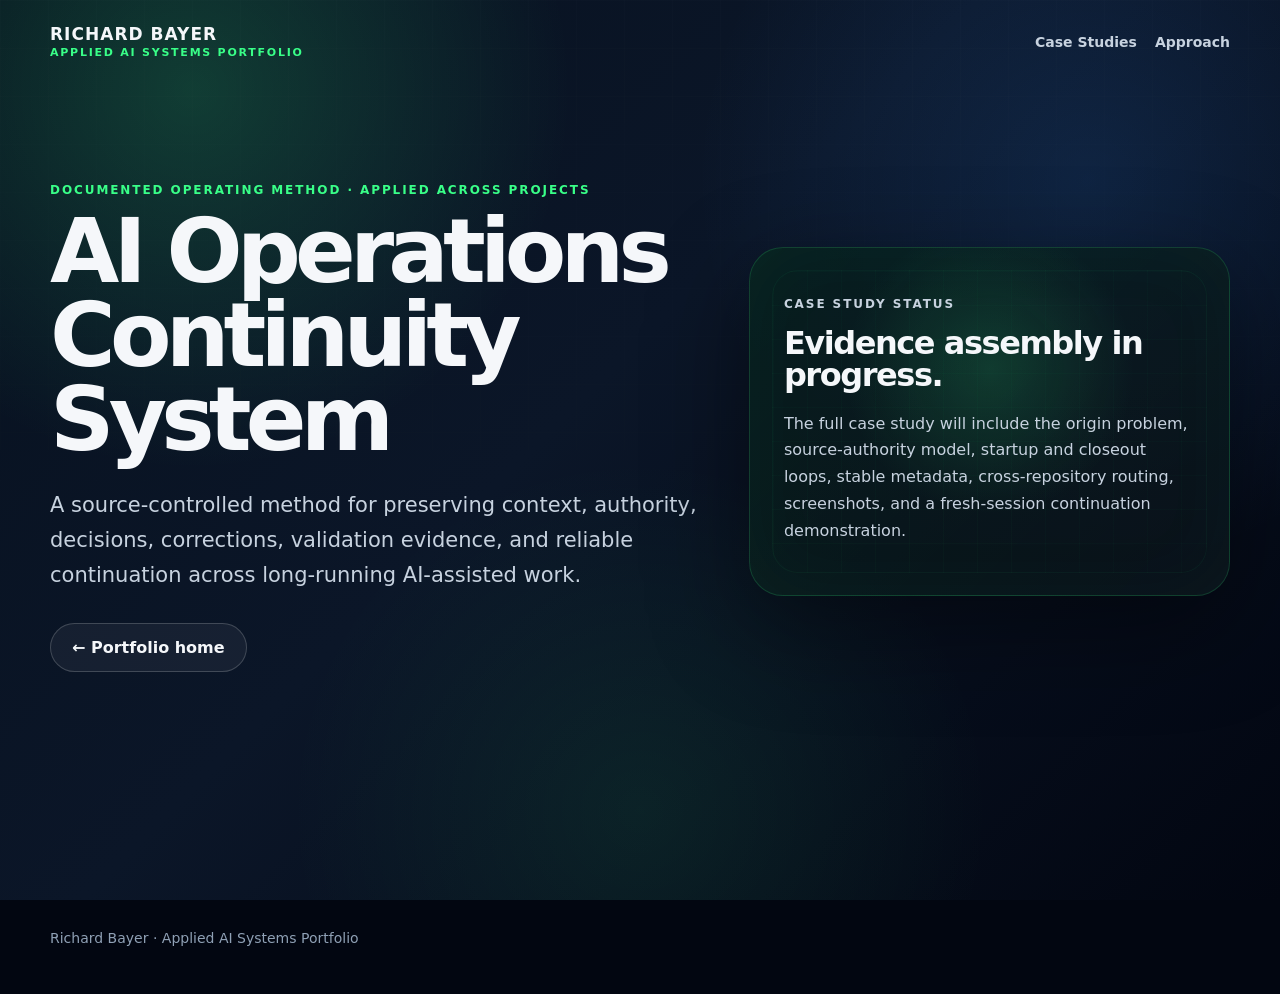
==== case-studies/ai-operations/index.html @ 547a4603 "Add AI Operations case study route" ====
<!DOCTYPE html><html lang="en"><head><meta charset="UTF-8"><meta name="viewport" content="width=device-width, initial-scale=1.0"><title>AI Operations Continuity | Richard Bayer</title><link rel="stylesheet" href="../../styles.css"></head><body><div class="site-bg"></div><header class="site-header"><a class="identity" href="../../index.html"><strong>RICHARD BAYER</strong><span>Applied AI Systems Portfolio</span></a><nav class="site-nav"><a href="../../index.html#case-studies">Case Studies</a><a href="../../index.html#approach">Approach</a></nav></header><main><section class="hero"><div><p class="eyebrow">Documented operating method · Applied across projects</p><h1>AI Operations Continuity System</h1><p class="subtitle">A source-controlled method for preserving context, authority, decisions, corrections, validation evidence, and reliable continuation across long-running AI-assisted work.</p><div class="hero-actions"><a class="button secondary" href="../../index.html">← Portfolio home</a></div></div><aside class="hero-panel"><div class="hero-panel-content"><p class="eyebrow">Case study status</p><h2>Evidence assembly in progress.</h2><p>The full case study will include the origin problem, source-authority model, startup and closeout loops, stable metadata, cross-repository routing, screenshots, and a fresh-session continuation demonstration.</p></div></aside></section></main><footer class="site-footer"><p>Richard Bayer · Applied AI Systems Portfolio</p></footer></body></html>
---- styles.css ----
* { box-sizing: border-box; }

:root {
  --bg-0: #020611;
  --bg-1: #07111f;
  --bg-2: #0b1628;
  --surface: rgba(255, 255, 255, 0.045);
  --surface-strong: rgba(2, 8, 18, 0.82);
  --surface-blue: rgba(54, 144, 255, 0.08);
  --green: #39ff88;
  --green-soft: #7df5c8;
  --blue: #3690ff;
  --text: #f5f7fa;
  --muted: #c7d2df;
  --subtle: #8fa0b5;
  --border: rgba(255, 255, 255, 0.105);
  --border-green: rgba(57, 255, 136, 0.18);
  --border-blue: rgba(120, 180, 255, 0.22);
  --radius-sm: 16px;
  --radius-md: 22px;
  --radius-lg: 30px;
  --shadow: 0 24px 90px rgba(0, 0, 0, 0.34);
  --max-width: 1180px;
}

html { scroll-behavior: smooth; }

body {
  margin: 0;
  font-family: Inter, ui-sans-serif, system-ui, -apple-system, BlinkMacSystemFont, "Segoe UI", sans-serif;
  background: var(--bg-0);
  color: var(--text);
  overflow-x: hidden;
}

.site-bg {
  position: fixed;
  inset: 0;
  z-index: -1;
  background:
    radial-gradient(circle at 15% 10%, rgba(57, 255, 136, 0.18), transparent 28%),
    radial-gradient(circle at 85% 20%, rgba(54, 144, 255, 0.14), transparent 30%),
    radial-gradient(circle at 50% 90%, rgba(57, 255, 136, 0.08), transparent 34%),
    linear-gradient(135deg, var(--bg-1) 0%, var(--bg-2) 45%, var(--bg-0) 100%);
}

.site-bg::after {
  content: "";
  position: absolute;
  inset: 0;
  background-image:
    linear-gradient(rgba(255,255,255,.035) 1px, transparent 1px),
    linear-gradient(90deg, rgba(255,255,255,.035) 1px, transparent 1px);
  background-size: 48px 48px;
  opacity: .28;
  mask-image: linear-gradient(to bottom, black, transparent 82%);
}

a { color: inherit; }

.site-header,
main,
.site-footer {
  width: calc(100% - 48px);
  max-width: var(--max-width);
  margin-inline: auto;
}

.site-header {
  display: flex;
  align-items: center;
  justify-content: space-between;
  gap: 24px;
  padding-top: 24px;
}

.identity {
  text-decoration: none;
  display: inline-flex;
  flex-direction: column;
  gap: 2px;
}

.identity strong {
  font-size: 17px;
  letter-spacing: .06em;
}

.identity span {
  color: var(--green);
  font-size: 11px;
  font-weight: 800;
  letter-spacing: .16em;
  text-transform: uppercase;
}

.site-nav {
  display: flex;
  flex-wrap: wrap;
  gap: 18px;
}

.site-nav a {
  color: var(--muted);
  font-size: 14px;
  font-weight: 750;
  text-decoration: none;
}

.site-nav a:hover { color: var(--green); }

main { padding: 70px 0 80px; }

.hero {
  display: grid;
  grid-template-columns: minmax(0, 1.15fr) minmax(300px, .85fr);
  gap: 48px;
  align-items: center;
  padding: 42px 0 82px;
}

.eyebrow,
.card-label,
.status-label {
  color: var(--green);
  font-size: 12px;
  font-weight: 900;
  letter-spacing: .16em;
  text-transform: uppercase;
}

h1 {
  max-width: 800px;
  margin: 0 0 26px;
  font-size: clamp(52px, 7vw, 92px);
  line-height: .94;
  letter-spacing: -.065em;
}

h2 {
  margin: 0 0 20px;
  font-size: clamp(34px, 4vw, 54px);
  line-height: 1;
  letter-spacing: -.045em;
}

h3 { margin: 0 0 12px; font-size: 24px; }

.subtitle,
.section-heading p,
.hero-panel p,
.value-card p,
.case-card p,
.approach-card p,
.background-card p {
  color: var(--muted);
  line-height: 1.68;
}

.subtitle { max-width: 760px; font-size: 21px; }

.hero-actions {
  display: flex;
  flex-wrap: wrap;
  gap: 14px;
  margin-top: 30px;
}

.button {
  display: inline-flex;
  align-items: center;
  justify-content: center;
  padding: 14px 21px;
  border-radius: 999px;
  font-weight: 850;
  text-decoration: none;
  transition: transform .18s ease, box-shadow .18s ease;
}

.button:hover { transform: translateY(-2px); }
.button.primary { background: var(--green); color: #031109; box-shadow: 0 0 32px rgba(57,255,136,.28); }
.button.secondary { border: 1px solid rgba(255,255,255,.18); background: rgba(255,255,255,.05); }

.hero-panel,
.feature-panel {
  position: relative;
  overflow: hidden;
  padding: 34px;
  border: 1px solid var(--border-green);
  border-radius: 34px;
  background:
    radial-gradient(circle at 50% 35%, rgba(57,255,136,.15), transparent 44%),
    linear-gradient(135deg, rgba(57,255,136,.075), rgba(255,255,255,.032)),
    rgba(2,8,18,.76);
  box-shadow: 0 30px 100px rgba(0,0,0,.42), inset 0 0 80px rgba(57,255,136,.04);
}

.hero-panel::before,
.feature-panel::before {
  content: "";
  position: absolute;
  inset: 22px;
  border: 1px solid rgba(57,255,136,.1);
  border-radius: 26px;
  background-image:
    linear-gradient(rgba(57,255,136,.05) 1px, transparent 1px),
    linear-gradient(90deg, rgba(57,255,136,.05) 1px, transparent 1px);
  background-size: 34px 34px;
  opacity: .45;
}

.hero-panel-content { position: relative; z-index: 1; }
.hero-panel h2 { font-size: 32px; }
.hero-panel .loop { display: grid; gap: 11px; margin-top: 24px; }
.hero-panel .loop span { padding: 12px 15px; border: 1px solid var(--border); border-radius: 14px; background: rgba(255,255,255,.045); font-weight: 800; }

section { margin-bottom: 82px; }
.section-heading { max-width: 860px; margin-bottom: 30px; }
.section-heading p { font-size: 18px; }

.value-grid,
.case-grid,
.approach-grid {
  display: grid;
  gap: 18px;
}

.value-grid { grid-template-columns: repeat(4, 1fr); }
.case-grid { grid-template-columns: repeat(2, minmax(0,1fr)); }
.approach-grid { grid-template-columns: repeat(3, 1fr); }

.value-card,
.case-card,
.approach-card,
.background-card {
  padding: 28px;
  border: 1px solid var(--border);
  border-radius: var(--radius-md);
  background:
    linear-gradient(135deg, rgba(57,255,136,.055), rgba(255,255,255,.035)),
    var(--surface);
  box-shadow: 0 18px 70px rgba(0,0,0,.24);
}

.value-card strong { display: block; margin-bottom: 10px; font-size: 20px; }

.case-card {
  display: flex;
  flex-direction: column;
  min-height: 330px;
}

.case-card.featured {
  border-color: var(--border-green);
  background:
    radial-gradient(circle at 0% 0%, rgba(57,255,136,.10), transparent 38%),
    linear-gradient(135deg, rgba(57,255,136,.07), rgba(54,144,255,.04)),
    var(--surface);
}

.case-logo-slot {
  min-height: 92px;
  display: flex;
  align-items: center;
  margin-bottom: 22px;
  padding: 18px;
  border: 1px solid rgba(255,255,255,.08);
  border-radius: 18px;
  background: radial-gradient(circle at 18% 20%, rgba(57,255,136,.11), transparent 38%), rgba(0,0,0,.18);
  color: var(--subtle);
  font-weight: 800;
}

.case-card a {
  margin-top: auto;
  color: var(--green);
  font-weight: 850;
  text-decoration: none;
}

.case-card a:hover { text-decoration: underline; }

.approach-card .number {
  color: rgba(255,255,255,.18);
  font-size: 34px;
  font-weight: 900;
}

.status-strip {
  display: flex;
  flex-wrap: wrap;
  gap: 10px;
  margin-top: 18px;
}

.status-strip span {
  padding: 8px 12px;
  border: 1px solid var(--border-green);
  border-radius: 999px;
  background: rgba(57,255,136,.055);
  color: #d7e1ec;
  font-size: 13px;
  font-weight: 800;
}

.background-card {
  display: grid;
  grid-template-columns: .75fr 1.25fr;
  gap: 34px;
  align-items: start;
  padding: 40px;
}

.site-footer {
  padding-bottom: 34px;
  color: var(--subtle);
  font-size: 14px;
}

.site-footer a { color: var(--muted); }

@media (max-width: 980px) {
  .hero { grid-template-columns: 1fr; }
  .value-grid { grid-template-columns: repeat(2, 1fr); }
  .approach-grid { grid-template-columns: 1fr; }
}

@media (max-width: 760px) {
  .site-header { align-items: flex-start; flex-direction: column; }
  .case-grid,
  .background-card { grid-template-columns: 1fr; }
}

@media (max-width: 620px) {
  .site-header,
  main,
  .site-footer { width: calc(100% - 36px); }
  h1 { font-size: 48px; }
  .subtitle { font-size: 18px; }
  .value-grid { grid-template-columns: 1fr; }
  .hero-panel { padding: 26px; }
}
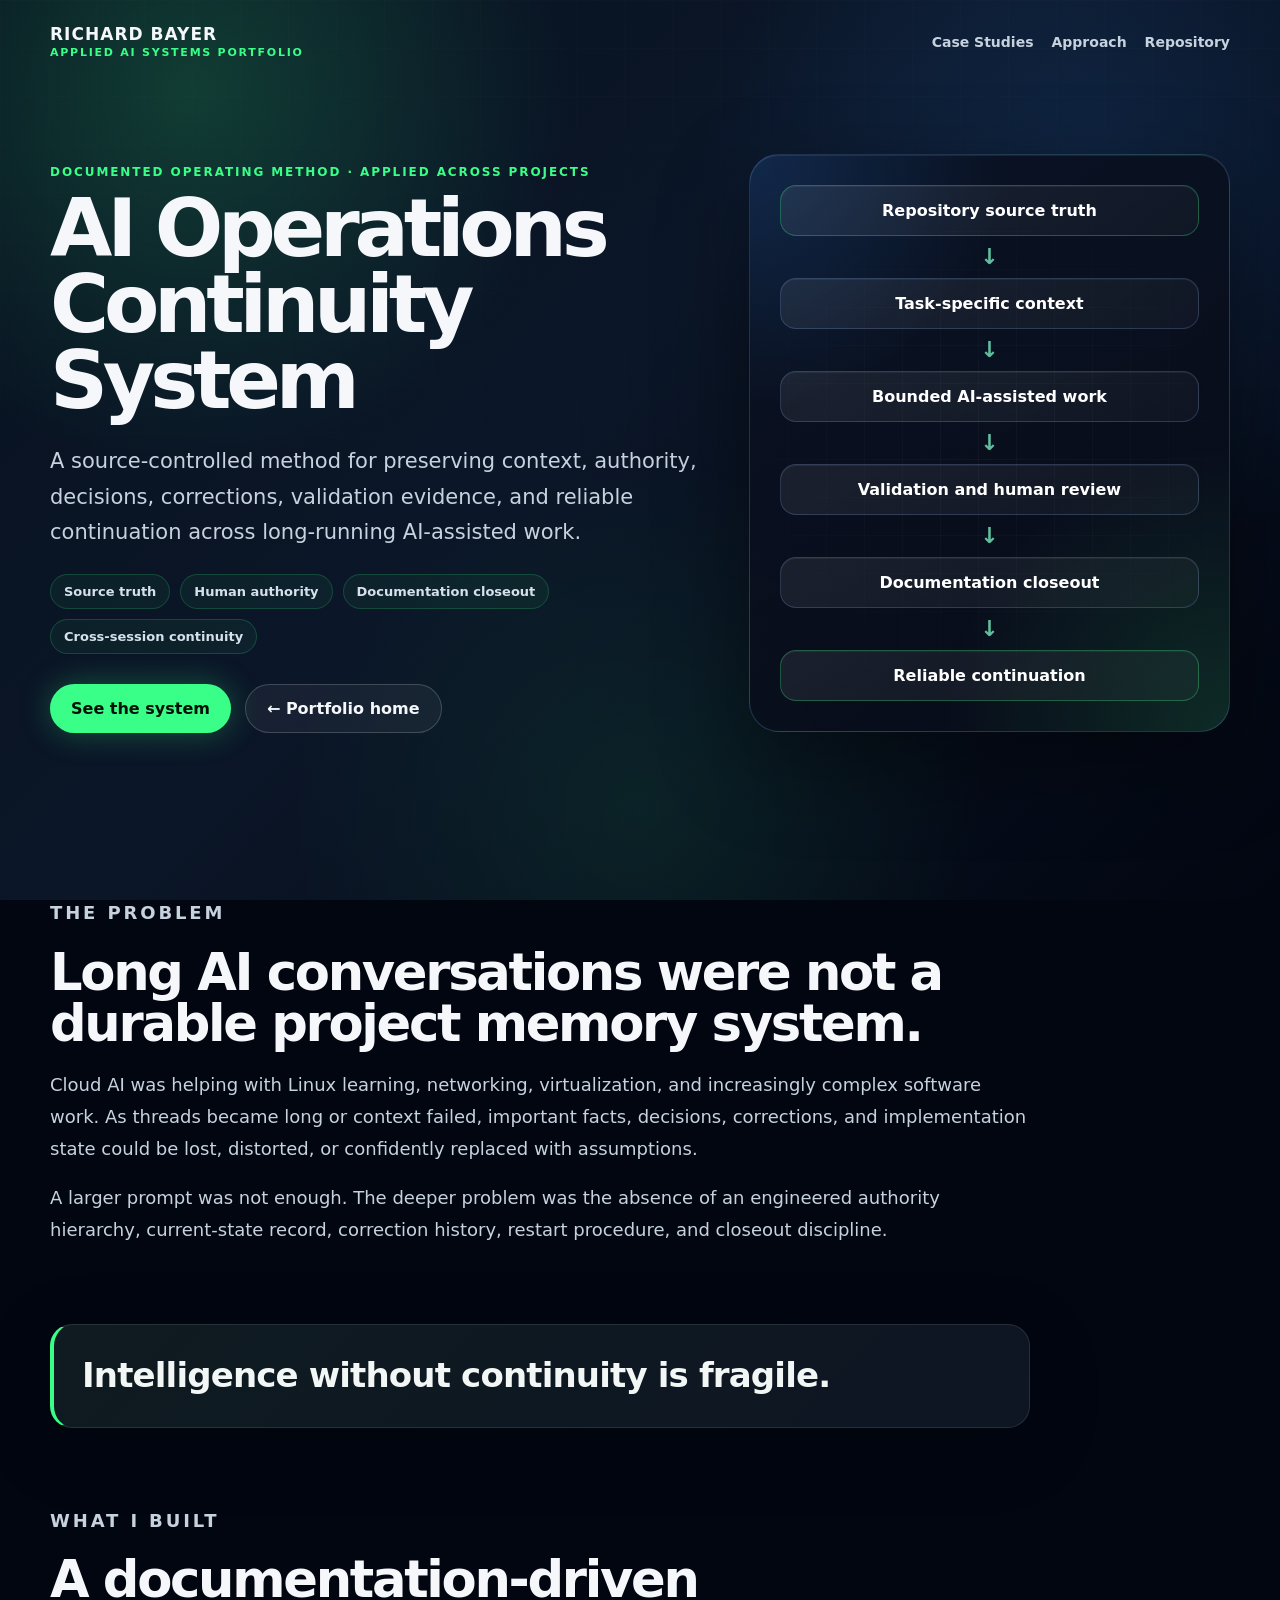
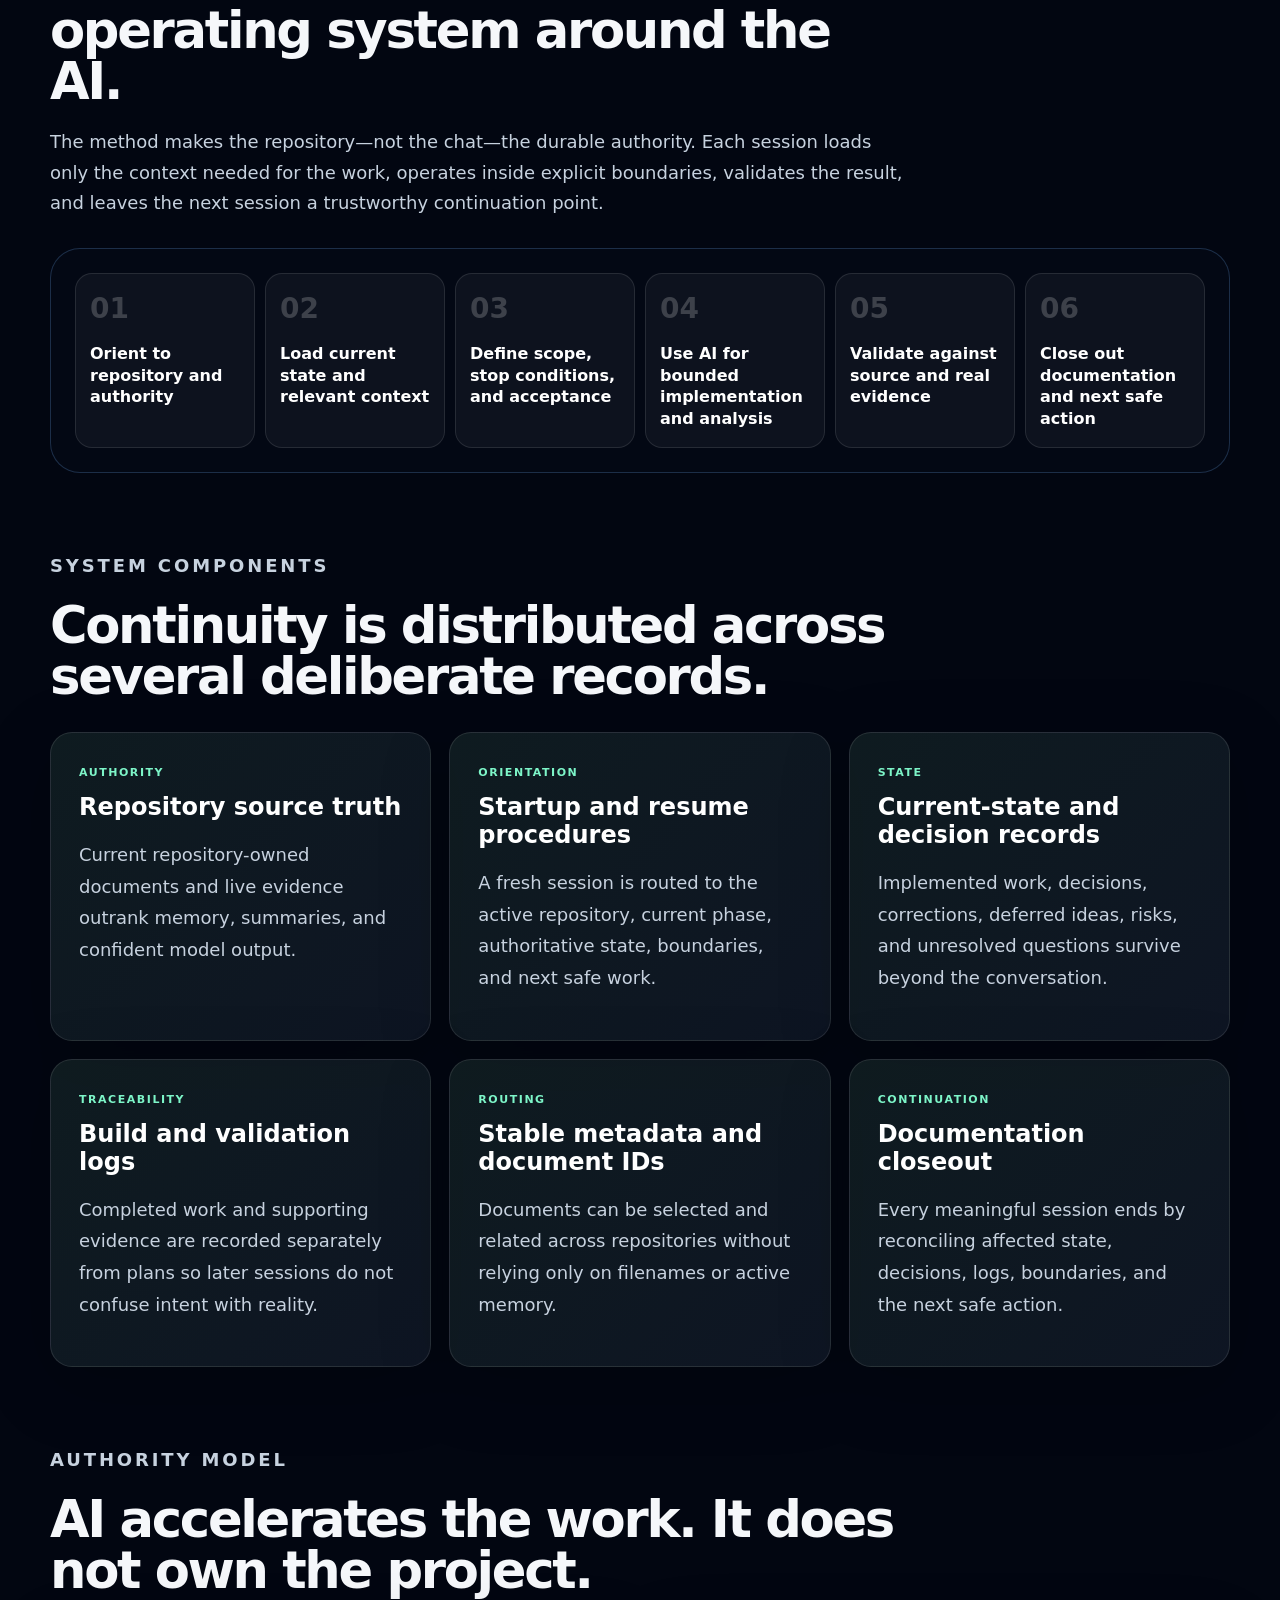
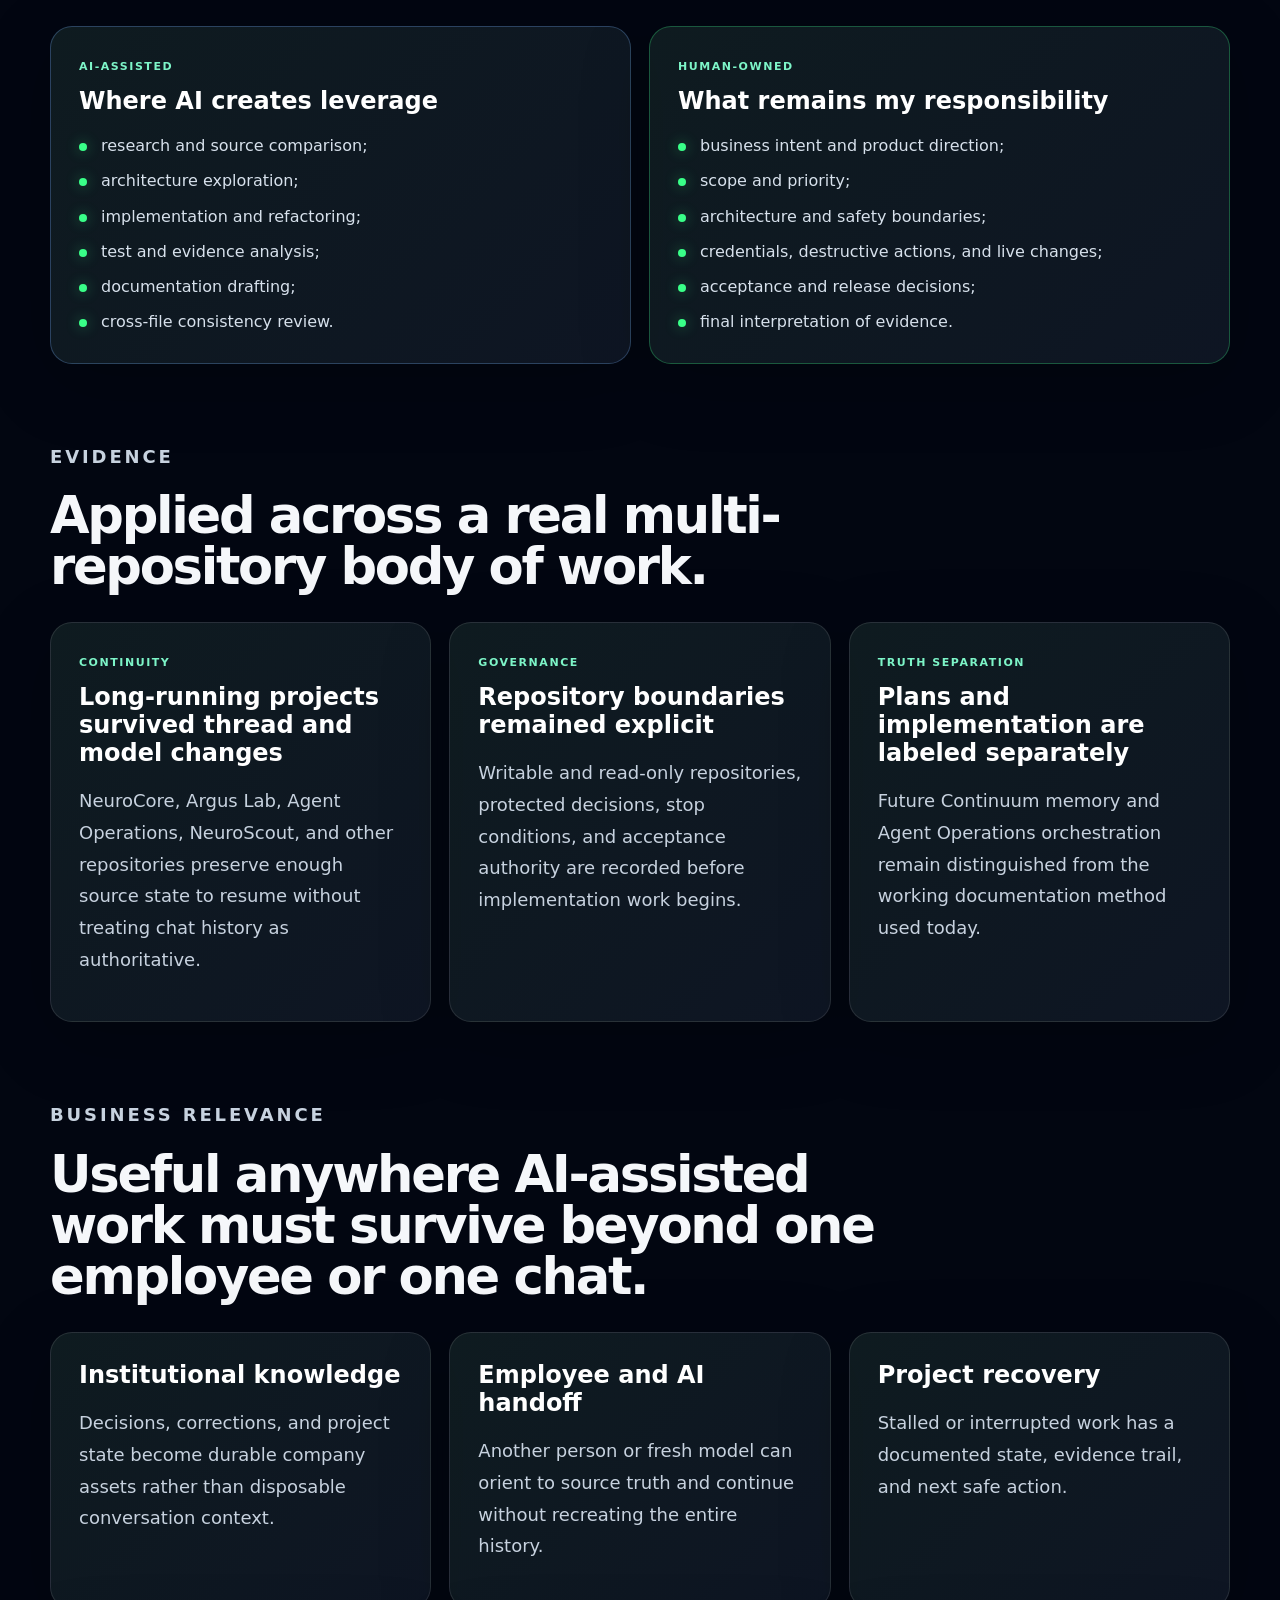
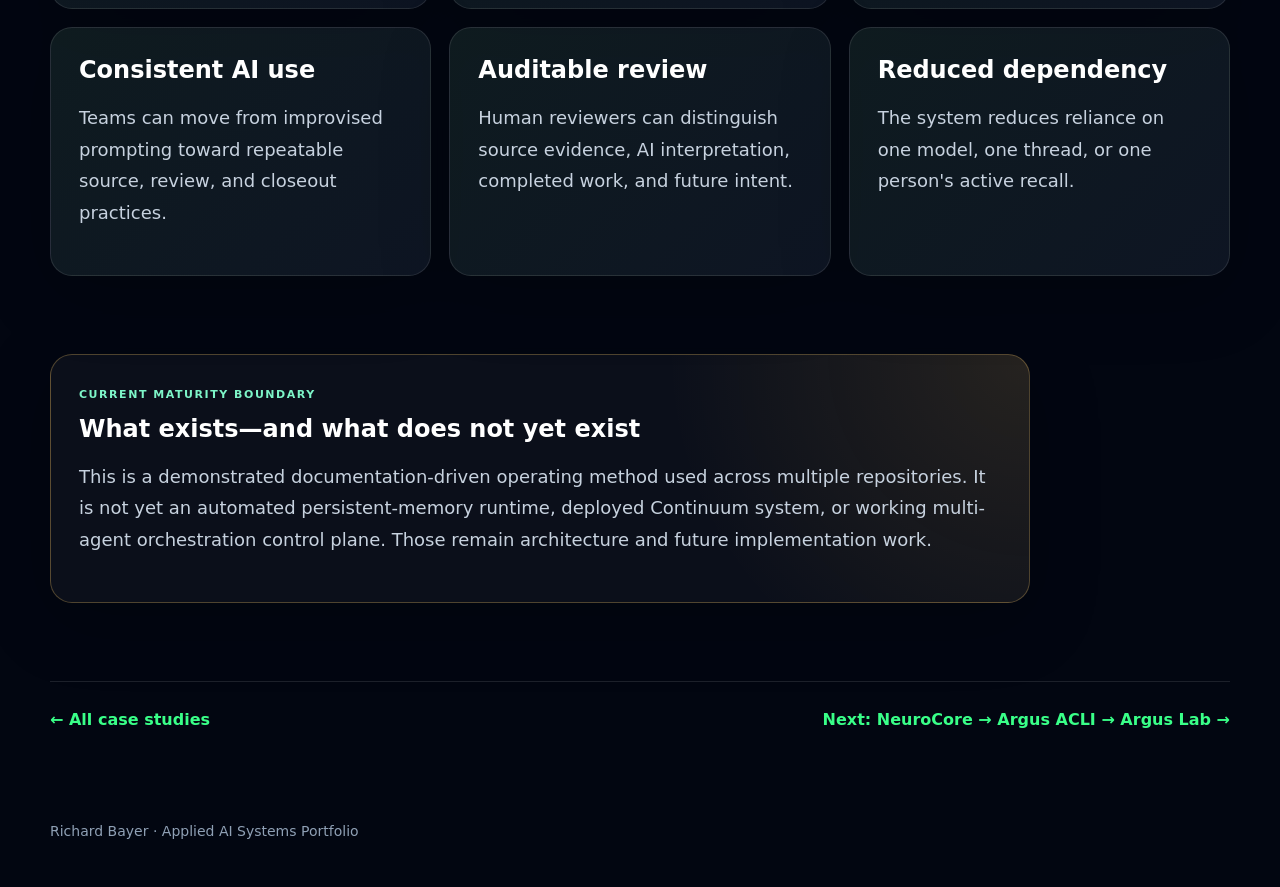
==== commit 94c85cc3: "Build AI Operations flagship case study" ====
--- a/case-studies/ai-operations/index.html
+++ b/case-studies/ai-operations/index.html
@@ -1 +1,240 @@
-<!DOCTYPE html><html lang="en"><head><meta charset="UTF-8"><meta name="viewport" content="width=device-width, initial-scale=1.0"><title>AI Operations Continuity | Richard Bayer</title><link rel="stylesheet" href="../../styles.css"></head><body><div class="site-bg"></div><header class="site-header"><a class="identity" href="../../index.html"><strong>RICHARD BAYER</strong><span>Applied AI Systems Portfolio</span></a><nav class="site-nav"><a href="../../index.html#case-studies">Case Studies</a><a href="../../index.html#approach">Approach</a></nav></header><main><section class="hero"><div><p class="eyebrow">Documented operating method · Applied across projects</p><h1>AI Operations Continuity System</h1><p class="subtitle">A source-controlled method for preserving context, authority, decisions, corrections, validation evidence, and reliable continuation across long-running AI-assisted work.</p><div class="hero-actions"><a class="button secondary" href="../../index.html">← Portfolio home</a></div></div><aside class="hero-panel"><div class="hero-panel-content"><p class="eyebrow">Case study status</p><h2>Evidence assembly in progress.</h2><p>The full case study will include the origin problem, source-authority model, startup and closeout loops, stable metadata, cross-repository routing, screenshots, and a fresh-session continuation demonstration.</p></div></aside></section></main><footer class="site-footer"><p>Richard Bayer · Applied AI Systems Portfolio</p></footer></body></html>+<!DOCTYPE html>
+<html lang="en">
+<head>
+  <meta charset="UTF-8" />
+  <meta name="viewport" content="width=device-width, initial-scale=1.0" />
+  <meta name="description" content="Case study: Richard Bayer's source-controlled AI Operations continuity system for long-running AI-assisted work." />
+  <title>AI Operations Continuity | Richard Bayer</title>
+  <link rel="stylesheet" href="../../styles.css" />
+</head>
+<body class="case-page">
+  <div class="site-bg"></div>
+
+  <header class="site-header">
+    <a class="identity" href="../../index.html" aria-label="Richard Bayer portfolio home">
+      <strong>RICHARD BAYER</strong>
+      <span>Applied AI Systems Portfolio</span>
+    </a>
+    <nav class="site-nav" aria-label="Case study navigation">
+      <a href="../../index.html#case-studies">Case Studies</a>
+      <a href="../../index.html#approach">Approach</a>
+      <a href="../../README.md">Repository</a>
+    </nav>
+  </header>
+
+  <main>
+    <section class="hero case-hero">
+      <div>
+        <p class="eyebrow">Documented operating method · Applied across projects</p>
+        <h1>AI Operations Continuity System</h1>
+        <p class="subtitle">
+          A source-controlled method for preserving context, authority, decisions, corrections,
+          validation evidence, and reliable continuation across long-running AI-assisted work.
+        </p>
+        <div class="case-summary-strip">
+          <span>Source truth</span>
+          <span>Human authority</span>
+          <span>Documentation closeout</span>
+          <span>Cross-session continuity</span>
+        </div>
+        <div class="hero-actions">
+          <a class="button primary" href="#system">See the system</a>
+          <a class="button secondary" href="../../index.html">← Portfolio home</a>
+        </div>
+      </div>
+
+      <aside class="architecture-stage" aria-label="AI Operations continuity flow">
+        <div class="flow-stack">
+          <div class="flow-node source">Repository source truth</div>
+          <div class="flow-arrow">↓</div>
+          <div class="flow-node">Task-specific context</div>
+          <div class="flow-arrow">↓</div>
+          <div class="flow-node">Bounded AI-assisted work</div>
+          <div class="flow-arrow">↓</div>
+          <div class="flow-node">Validation and human review</div>
+          <div class="flow-arrow">↓</div>
+          <div class="flow-node">Documentation closeout</div>
+          <div class="flow-arrow">↓</div>
+          <div class="flow-node human">Reliable continuation</div>
+        </div>
+      </aside>
+    </section>
+
+    <section class="case-section">
+      <p class="eyebrow">The problem</p>
+      <h2>Long AI conversations were not a durable project memory system.</h2>
+      <p>
+        Cloud AI was helping with Linux learning, networking, virtualization, and increasingly complex software work.
+        As threads became long or context failed, important facts, decisions, corrections, and implementation state could
+        be lost, distorted, or confidently replaced with assumptions.
+      </p>
+      <p>
+        A larger prompt was not enough. The deeper problem was the absence of an engineered authority hierarchy,
+        current-state record, correction history, restart procedure, and closeout discipline.
+      </p>
+    </section>
+
+    <section class="case-section">
+      <div class="quote-panel">
+        <p>Intelligence without continuity is fragile.</p>
+      </div>
+    </section>
+
+    <section id="system" class="case-section wide">
+      <div class="section-heading">
+        <p class="eyebrow">What I built</p>
+        <h2>A documentation-driven operating system around the AI.</h2>
+        <p>
+          The method makes the repository—not the chat—the durable authority. Each session loads only the context needed
+          for the work, operates inside explicit boundaries, validates the result, and leaves the next session a trustworthy continuation point.
+        </p>
+      </div>
+
+      <div class="workflow-rail" aria-label="AI Operations workflow stages">
+        <article class="workflow-step"><span>01</span><strong>Orient to repository and authority</strong></article>
+        <article class="workflow-step"><span>02</span><strong>Load current state and relevant context</strong></article>
+        <article class="workflow-step"><span>03</span><strong>Define scope, stop conditions, and acceptance</strong></article>
+        <article class="workflow-step"><span>04</span><strong>Use AI for bounded implementation and analysis</strong></article>
+        <article class="workflow-step"><span>05</span><strong>Validate against source and real evidence</strong></article>
+        <article class="workflow-step"><span>06</span><strong>Close out documentation and next safe action</strong></article>
+      </div>
+    </section>
+
+    <section class="case-section wide">
+      <div class="section-heading">
+        <p class="eyebrow">System components</p>
+        <h2>Continuity is distributed across several deliberate records.</h2>
+      </div>
+
+      <div class="case-section-grid">
+        <article class="evidence-card">
+          <span class="card-kicker">Authority</span>
+          <h3>Repository source truth</h3>
+          <p>Current repository-owned documents and live evidence outrank memory, summaries, and confident model output.</p>
+        </article>
+        <article class="evidence-card">
+          <span class="card-kicker">Orientation</span>
+          <h3>Startup and resume procedures</h3>
+          <p>A fresh session is routed to the active repository, current phase, authoritative state, boundaries, and next safe work.</p>
+        </article>
+        <article class="evidence-card">
+          <span class="card-kicker">State</span>
+          <h3>Current-state and decision records</h3>
+          <p>Implemented work, decisions, corrections, deferred ideas, risks, and unresolved questions survive beyond the conversation.</p>
+        </article>
+        <article class="evidence-card">
+          <span class="card-kicker">Traceability</span>
+          <h3>Build and validation logs</h3>
+          <p>Completed work and supporting evidence are recorded separately from plans so later sessions do not confuse intent with reality.</p>
+        </article>
+        <article class="evidence-card">
+          <span class="card-kicker">Routing</span>
+          <h3>Stable metadata and document IDs</h3>
+          <p>Documents can be selected and related across repositories without relying only on filenames or active memory.</p>
+        </article>
+        <article class="evidence-card">
+          <span class="card-kicker">Continuation</span>
+          <h3>Documentation closeout</h3>
+          <p>Every meaningful session ends by reconciling affected state, decisions, logs, boundaries, and the next safe action.</p>
+        </article>
+      </div>
+    </section>
+
+    <section class="case-section wide">
+      <div class="section-heading">
+        <p class="eyebrow">Authority model</p>
+        <h2>AI accelerates the work. It does not own the project.</h2>
+      </div>
+
+      <div class="authority-grid">
+        <article class="authority-card ai-assisted">
+          <span class="card-kicker">AI-assisted</span>
+          <h3>Where AI creates leverage</h3>
+          <ul class="clean-list">
+            <li>research and source comparison;</li>
+            <li>architecture exploration;</li>
+            <li>implementation and refactoring;</li>
+            <li>test and evidence analysis;</li>
+            <li>documentation drafting;</li>
+            <li>cross-file consistency review.</li>
+          </ul>
+        </article>
+
+        <article class="authority-card human-owned">
+          <span class="card-kicker">Human-owned</span>
+          <h3>What remains my responsibility</h3>
+          <ul class="clean-list">
+            <li>business intent and product direction;</li>
+            <li>scope and priority;</li>
+            <li>architecture and safety boundaries;</li>
+            <li>credentials, destructive actions, and live changes;</li>
+            <li>acceptance and release decisions;</li>
+            <li>final interpretation of evidence.</li>
+          </ul>
+        </article>
+      </div>
+    </section>
+
+    <section class="case-section wide">
+      <div class="section-heading">
+        <p class="eyebrow">Evidence</p>
+        <h2>Applied across a real multi-repository body of work.</h2>
+      </div>
+
+      <div class="evidence-grid">
+        <article class="evidence-card">
+          <span class="card-kicker">Continuity</span>
+          <h3>Long-running projects survived thread and model changes</h3>
+          <p>NeuroCore, Argus Lab, Agent Operations, NeuroScout, and other repositories preserve enough source state to resume without treating chat history as authoritative.</p>
+        </article>
+        <article class="evidence-card">
+          <span class="card-kicker">Governance</span>
+          <h3>Repository boundaries remained explicit</h3>
+          <p>Writable and read-only repositories, protected decisions, stop conditions, and acceptance authority are recorded before implementation work begins.</p>
+        </article>
+        <article class="evidence-card">
+          <span class="card-kicker">Truth separation</span>
+          <h3>Plans and implementation are labeled separately</h3>
+          <p>Future Continuum memory and Agent Operations orchestration remain distinguished from the working documentation method used today.</p>
+        </article>
+      </div>
+    </section>
+
+    <section class="case-section wide">
+      <div class="section-heading">
+        <p class="eyebrow">Business relevance</p>
+        <h2>Useful anywhere AI-assisted work must survive beyond one employee or one chat.</h2>
+      </div>
+
+      <div class="maturity-grid">
+        <article class="maturity-card"><h3>Institutional knowledge</h3><p>Decisions, corrections, and project state become durable company assets rather than disposable conversation context.</p></article>
+        <article class="maturity-card"><h3>Employee and AI handoff</h3><p>Another person or fresh model can orient to source truth and continue without recreating the entire history.</p></article>
+        <article class="maturity-card"><h3>Project recovery</h3><p>Stalled or interrupted work has a documented state, evidence trail, and next safe action.</p></article>
+        <article class="maturity-card"><h3>Consistent AI use</h3><p>Teams can move from improvised prompting toward repeatable source, review, and closeout practices.</p></article>
+        <article class="maturity-card"><h3>Auditable review</h3><p>Human reviewers can distinguish source evidence, AI interpretation, completed work, and future intent.</p></article>
+        <article class="maturity-card"><h3>Reduced dependency</h3><p>The system reduces reliance on one model, one thread, or one person's active recall.</p></article>
+      </div>
+    </section>
+
+    <section class="case-section">
+      <div class="boundary-card">
+        <span class="card-kicker">Current maturity boundary</span>
+        <h3>What exists—and what does not yet exist</h3>
+        <p>
+          This is a demonstrated documentation-driven operating method used across multiple repositories. It is not yet an automated persistent-memory runtime,
+          deployed Continuum system, or working multi-agent orchestration control plane. Those remain architecture and future implementation work.
+        </p>
+      </div>
+    </section>
+
+    <nav class="case-next" aria-label="Case study navigation">
+      <a href="../../index.html#case-studies">← All case studies</a>
+      <a href="../neurocore-argus-lab/">Next: NeuroCore → Argus ACLI → Argus Lab →</a>
+    </nav>
+  </main>
+
+  <footer class="site-footer">
+    <p>Richard Bayer · Applied AI Systems Portfolio</p>
+  </footer>
+</body>
+</html>
--- a/styles.css
+++ b/styles.css
@@ -1,3 +1,5 @@
+@import url("components.css");
+
 * { box-sizing: border-box; }
 
 :root {
